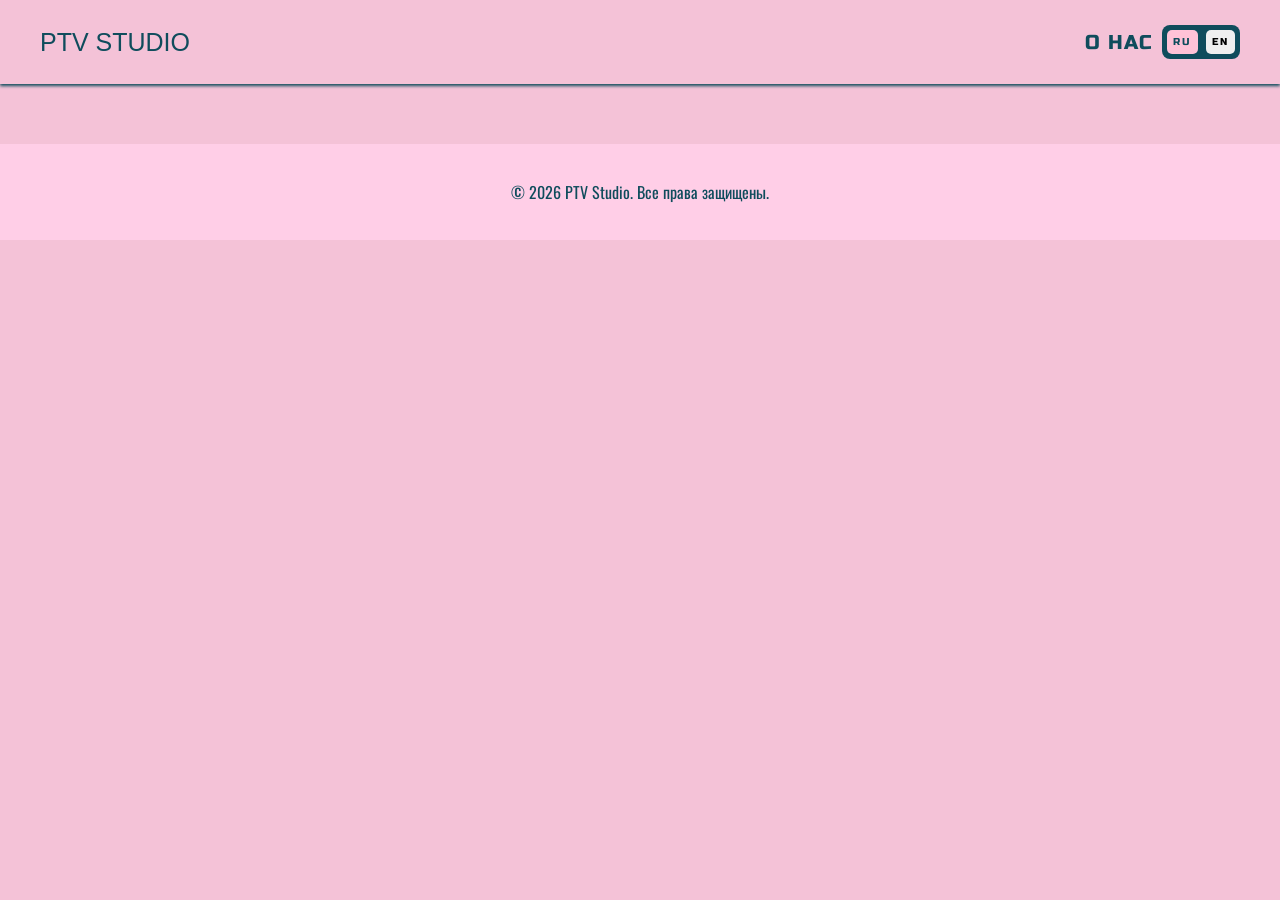
==== index.html @ 0da9fcfc "add" ====
<!DOCTYPE html>
<html lang="ru">
<head>
    <meta charset="UTF-8">
    <meta name="viewport" content="width=device-width, initial-scale=1.0">
    <title>PTV | Студия озвучки аниме</title>

    <link rel="stylesheet" href="style.css">
    <link rel="icon" href="home.png" type="image/png">

    <link rel="preconnect" href="https://fonts.googleapis.com">
    <link rel="preconnect" href="https://fonts.gstatic.com" crossorigin>
    <link href="https://fonts.googleapis.com/css2?family=Isometra&family=Oswald:wght@400;700&family=Ruslan+Display&family=Russo+One&family=Monomakh&family=M+PLUS+1p:wght@400;700&display=swap" rel="stylesheet">

</head>
<body>
    <!-- Шапка сайта -->
    <header>
        <div class="header-container">
            <a href="#" class="logo">PTV STUDIO</a>
            <div class="header-right">
                <nav class="nav-menu" >
                    <a href="about.html" data-i18n="nav.about" class="about-btn">О НАС</a>
                </nav>
                <div class="switch-lang">
                    <button class="lang-button active" data-lang="ru">RU</button>
                    <button class="lang-button " data-lang="en">EN</button>
                </div>
            </div>
        </div>

    </header>

    <!-- Основной контент -->
    <div class="content" id="anime_container">

    </div>

    <!-- Подвал сайта -->
    <footer>
        <div class="footer-container">
            <p data-i18n="footer.copyright">© 2026 PTV Studio. Все права защищены.</p>
        </div>
    </footer>


    <script src="scripts/translations.js"></script>
    <script src="scripts/data.js"></script>
    <script src="scripts/script.js"></script>
</body>
</html>
---- style.css ----
.en-text{font-family:'Oswald' ,sans-serif ;}
.en-head{font-family: 'Isometra',sans-serif ;}
.ru-about{font-family: 'Monomakh',sans-serif ;}
.ru-text{font-family: 'Russo One',sans-serif;}
.ru-head{font-family:'Ruslan Display' , sans-serif ;}
.jn-text{font-family:'M PLUS 1p', sans-serif ;}

/*=======================HEADER==============================*/

header{
    background-color: #f4c2d7;
    padding: 20px 2px;
    box-shadow: 0 2px 3px;


}

.header-container{
    max-width: 1200px;
    margin: 0px auto;
    justify-content: space-between;
    display: flex;
    align-items:center ;
    padding: 5px 0;
    flex-wrap: wrap;
    gap: 15px;
}

.header-right{

    display: flex;
    align-items: center;
    gap: 10px;
}

.logo{
    font-family: 'Isometra' , sans-serif;
    font-size: 25px;
    text-decoration: none;
    color: #0F4C5C;

}

.nav-menu{
    display: flex;
    margin:0;
    gap: 30px;
}

.nav-menu a {
    font-family: 'Russo One', sans-serif; /* Задает шрифт Oswald (если его нет, включится стандартный sans-serif) */

    text-decoration: none;
    font-size: 20px;
    color: #0F4C5C;
    text-transform: uppercase;
    letter-spacing: 1px;
    text-decoration: none;
    transition: transform 0.3s ease, color 0.5s ease;
}

.nav-menu a:hover{

    color: #fffdf5;
    transform: translateY(-2px);
}

.switch-lang{
    display: flex;
    gap: 8px;
    background-color:#0F4C5C;
    padding: 5px;
    border-radius: 8px;

}

.lang-button{

    border: none;

    font-family: 'Russo One', sans-serif;
    font-size: 10px;
    font-weight: 500;
    padding: 6px 6px;
    border-radius: 5px;
    cursor: pointer;
    transition: all 0.3s;
    letter-spacing: 2px;
}

.lang-button:hover {
    color: #fffdf5;
}

.lang-button.active {
    background-color: #FFC2D7;
    color: #0F4C5C;
}

/*========================BODY============================*/

body{
    min-height: 100vh;
    font-family: 'Oswald' , sans-serif;
    background-color: #F4C2D7;
    color: #0F4C5C;
    margin: 0;
    padding: 0;
}


.container {
    max-width: 1200px;
    margin: 40px auto;
    padding: 0 20px;
}

.about-content{
    display: flex;
    align-items: flex-start;
    gap: 20px;
    padding: 40px;
    border-radius: 16px;
    
    background-color:#f4c2d7 ;
    box-shadow: 0 16px 1px rgba(0, 0, 0, 60% ) , 0 5px 5px  rgba(0, 0, 0, 70% ) ;
    
    
}
.about-title{
    font-family: 'Monomakh';
    font-size: 48px;
}
.about-text p{
    font-family: 'Russo One';
    
}

.logo-image{
    display: flex;
    max-width : 40%;
    height: auto;
    border: 3px solid  ;
    border-radius: 20px;
    
}

/*======================FOOTER===============================*/

footer {
    background-color: #FFCEE7;
    padding: 20px 0;
    margin-top: 60px;
    text-align: center;
}

.footer-container {
    max-width: 1200px;
    margin: 0 auto;
    padding: 0 20px;
}

.social-links {
    display: flex;
    padding: 10px;
    gap: 100px;
    flex-wrap: nowrap ;
    font-size: 32px;
    justify-content: center;
    color : #0F4C5C;
    
}

.social-links a{
    padding: 10px;
    font-size: 32px;
    justify-content: center;
    text-decoration: none;
    color : #0F4C5C;
    border: 3px solid ;
    border-radius: 5px;
}
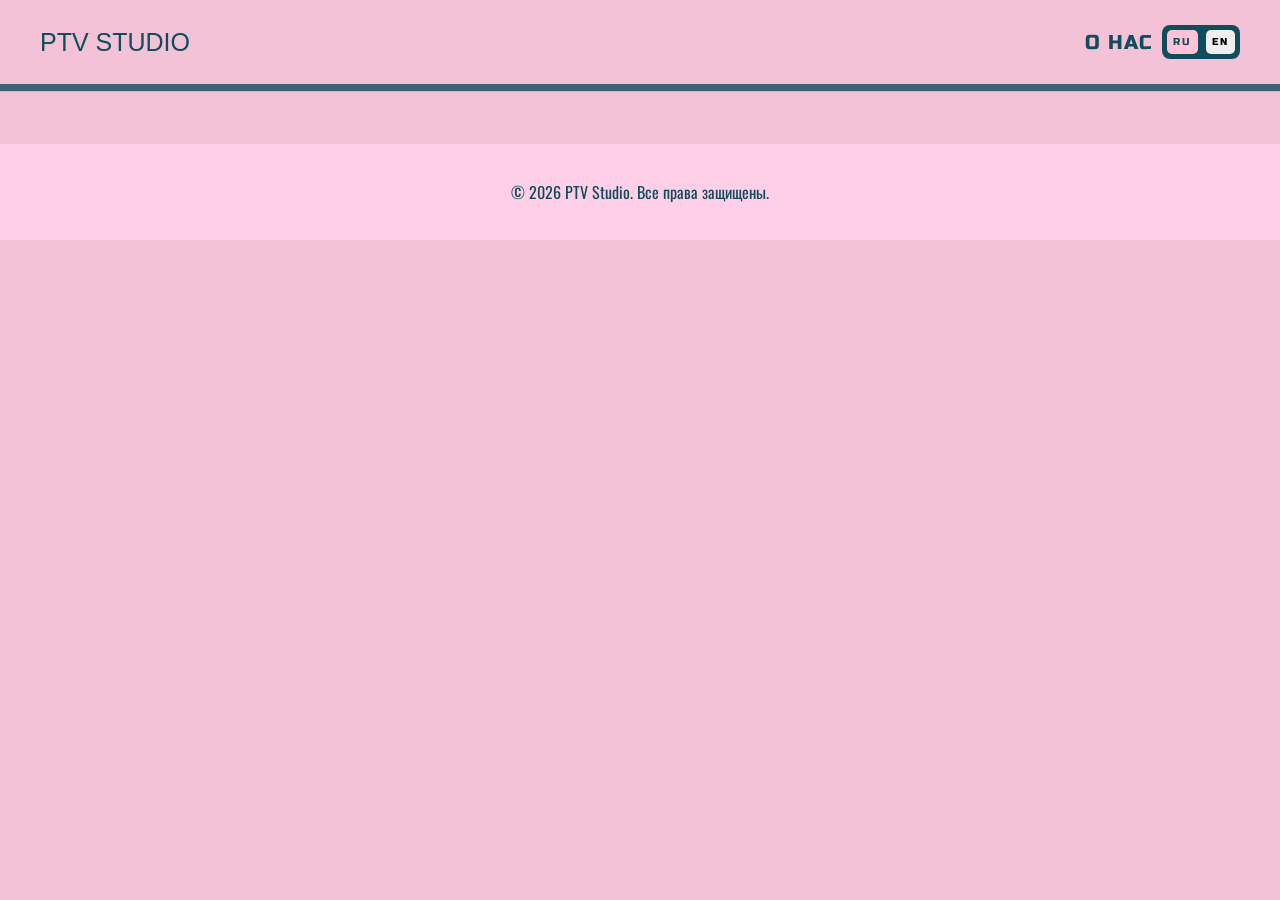
==== commit cf4dc11b: "created icon and main functions for anime cards at main page of site0" ====
--- a/index.html
+++ b/index.html
@@ -3,7 +3,10 @@
 <head>
     <meta charset="UTF-8">
     <meta name="viewport" content="width=device-width, initial-scale=1.0">
-    <title>PTV | Студия озвучки аниме</title>
+    
+    <link rel="icon" href="images/ptvicon4.png" type="image/x-icon">
+    
+    <title >PTV | Студия озвучки аниме</title>
 
     <link rel="stylesheet" href="style.css">
     <link rel="icon" href="home.png" type="image/png">
--- a/style.css
+++ b/style.css
@@ -4,15 +4,14 @@
 .ru-text{font-family: 'Russo One',sans-serif;}
 .ru-head{font-family:'Ruslan Display' , sans-serif ;}
 .jn-text{font-family:'M PLUS 1p', sans-serif ;}
+/*===========================================================*/
 
 /*=======================HEADER==============================*/
 
 header{
     background-color: #f4c2d7;
     padding: 20px 2px;
-    box-shadow: 0 2px 3px;
-
-
+    box-shadow: 0 7px 1px rgba(15, 76, 92, 80%);
 }
 
 .header-container{
@@ -27,7 +26,6 @@
 }
 
 .header-right{
-
     display: flex;
     align-items: center;
     gap: 10px;
@@ -38,7 +36,6 @@
     font-size: 25px;
     text-decoration: none;
     color: #0F4C5C;
-
 }
 
 .nav-menu{
@@ -48,8 +45,7 @@
 }
 
 .nav-menu a {
-    font-family: 'Russo One', sans-serif; /* Задает шрифт Oswald (если его нет, включится стандартный sans-serif) */
-
+    font-family: 'Russo One', sans-serif; 
     text-decoration: none;
     font-size: 20px;
     color: #0F4C5C;
@@ -62,7 +58,7 @@
 .nav-menu a:hover{
 
     color: #fffdf5;
-    transform: translateY(-2px);
+    /*transform: translateY(-2px);*/
 }
 
 .switch-lang{
@@ -71,13 +67,10 @@
     background-color:#0F4C5C;
     padding: 5px;
     border-radius: 8px;
-
 }
 
 .lang-button{
-
     border: none;
-
     font-family: 'Russo One', sans-serif;
     font-size: 10px;
     font-weight: 500;
@@ -99,6 +92,7 @@
 
 /*========================BODY============================*/
 
+
 body{
     min-height: 100vh;
     font-family: 'Oswald' , sans-serif;
@@ -108,7 +102,6 @@
     padding: 0;
 }
 
-
 .container {
     max-width: 1200px;
     margin: 40px auto;
@@ -121,19 +114,25 @@
     gap: 20px;
     padding: 40px;
     border-radius: 16px;
-    
     background-color:#f4c2d7 ;
     box-shadow: 0 16px 1px rgba(0, 0, 0, 60% ) , 0 5px 5px  rgba(0, 0, 0, 70% ) ;
-    
     
 }
 .about-title{
     font-family: 'Monomakh';
     font-size: 48px;
-}
+    margin-top: 0;
+}
+
 .about-text p{
-    font-family: 'Russo One';
-    
+    font-family: 'Monomakh';
+    line-height: 1.4;
+    font-size: 21px;
+    
+}
+
+.en-phrase{
+    font-family: "Oswald";
 }
 
 .logo-image{
@@ -143,6 +142,60 @@
     border: 3px solid  ;
     border-radius: 20px;
     
+}
+/*====================================================--ANIMECARD--===========*/
+.anime-card {
+    position: relative;
+    background-color: var(--card-bg);
+    padding: 40px;
+    display: flex;
+    gap: 30px;
+    align-items: flex-start;
+    /* Тень для объёма */
+    box-shadow: 
+        0 10px 30px rgba(0, 0, 0, 0.15),
+        0 5px 15px rgba(0, 0, 0, 0.1);
+    /* Эффект рваной бумаги через clip-path */
+    
+       clip-path: polygon(
+           0% 2%, 3% 0%, 8% 1%, 15% 0%, 22% 2%, 30% 1%, 38% 0%, 45% 2%, 52% 1%, 60% 0%, 68% 2%, 75% 1%, 82% 0%, 90% 2%, 95% 1%, 100% 0%,
+           100% 98%, 97% 100%, 92% 99%, 85% 100%, 78% 98%, 70% 100%, 62% 99%, 55% 100%, 48% 98%, 40% 100%, 32% 99%, 25% 100%, 18% 98%, 10% 100%, 5% 99%, 0% 100%
+       );
+       transition: transform 0.3s ease, box-shadow 0.3s ease;
+   }
+
+
+.anime-title a {
+    color: var(--text-dark);
+    text-decoration: none;
+    transition: opacity 0.3s;
+}
+
+.anime-title a:hover {
+    opacity: 0.7;
+    text-decoration: underline;
+}
+
+.anime-meta {
+    margin-bottom: 20px;
+    line-height: 1.8;
+    font-size: 16px;
+}
+
+.anime-meta p {
+    margin: 8px 0;
+}
+
+.anime-meta strong {
+    color: var(--text-dark);
+    font-weight: 700;
+}
+
+.anime-description {
+    line-height: 1.6;
+    color: #4a4a4a;
+    font-size: 15px;
+    margin: 0;
 }
 
 /*======================FOOTER===============================*/
@@ -152,6 +205,7 @@
     padding: 20px 0;
     margin-top: 60px;
     text-align: center;
+    max-height: 100px;
 }
 
 .footer-container {
@@ -163,7 +217,7 @@
 .social-links {
     display: flex;
     padding: 10px;
-    gap: 100px;
+    gap: 70px;
     flex-wrap: nowrap ;
     font-size: 32px;
     justify-content: center;
@@ -173,10 +227,18 @@
 
 .social-links a{
     padding: 10px;
-    font-size: 32px;
+    font-size: 26px;
     justify-content: center;
     text-decoration: none;
     color : #0F4C5C;
     border: 3px solid ;
+    border-color: #0F4C5C;
     border-radius: 5px;
-}
+    transition: all 0.6s ease; 
+}
+
+.footer-container a:hover {
+    background-color: #fffdf5; 
+    border-color: #ffafdf;
+    color: #ffafdf;
+}
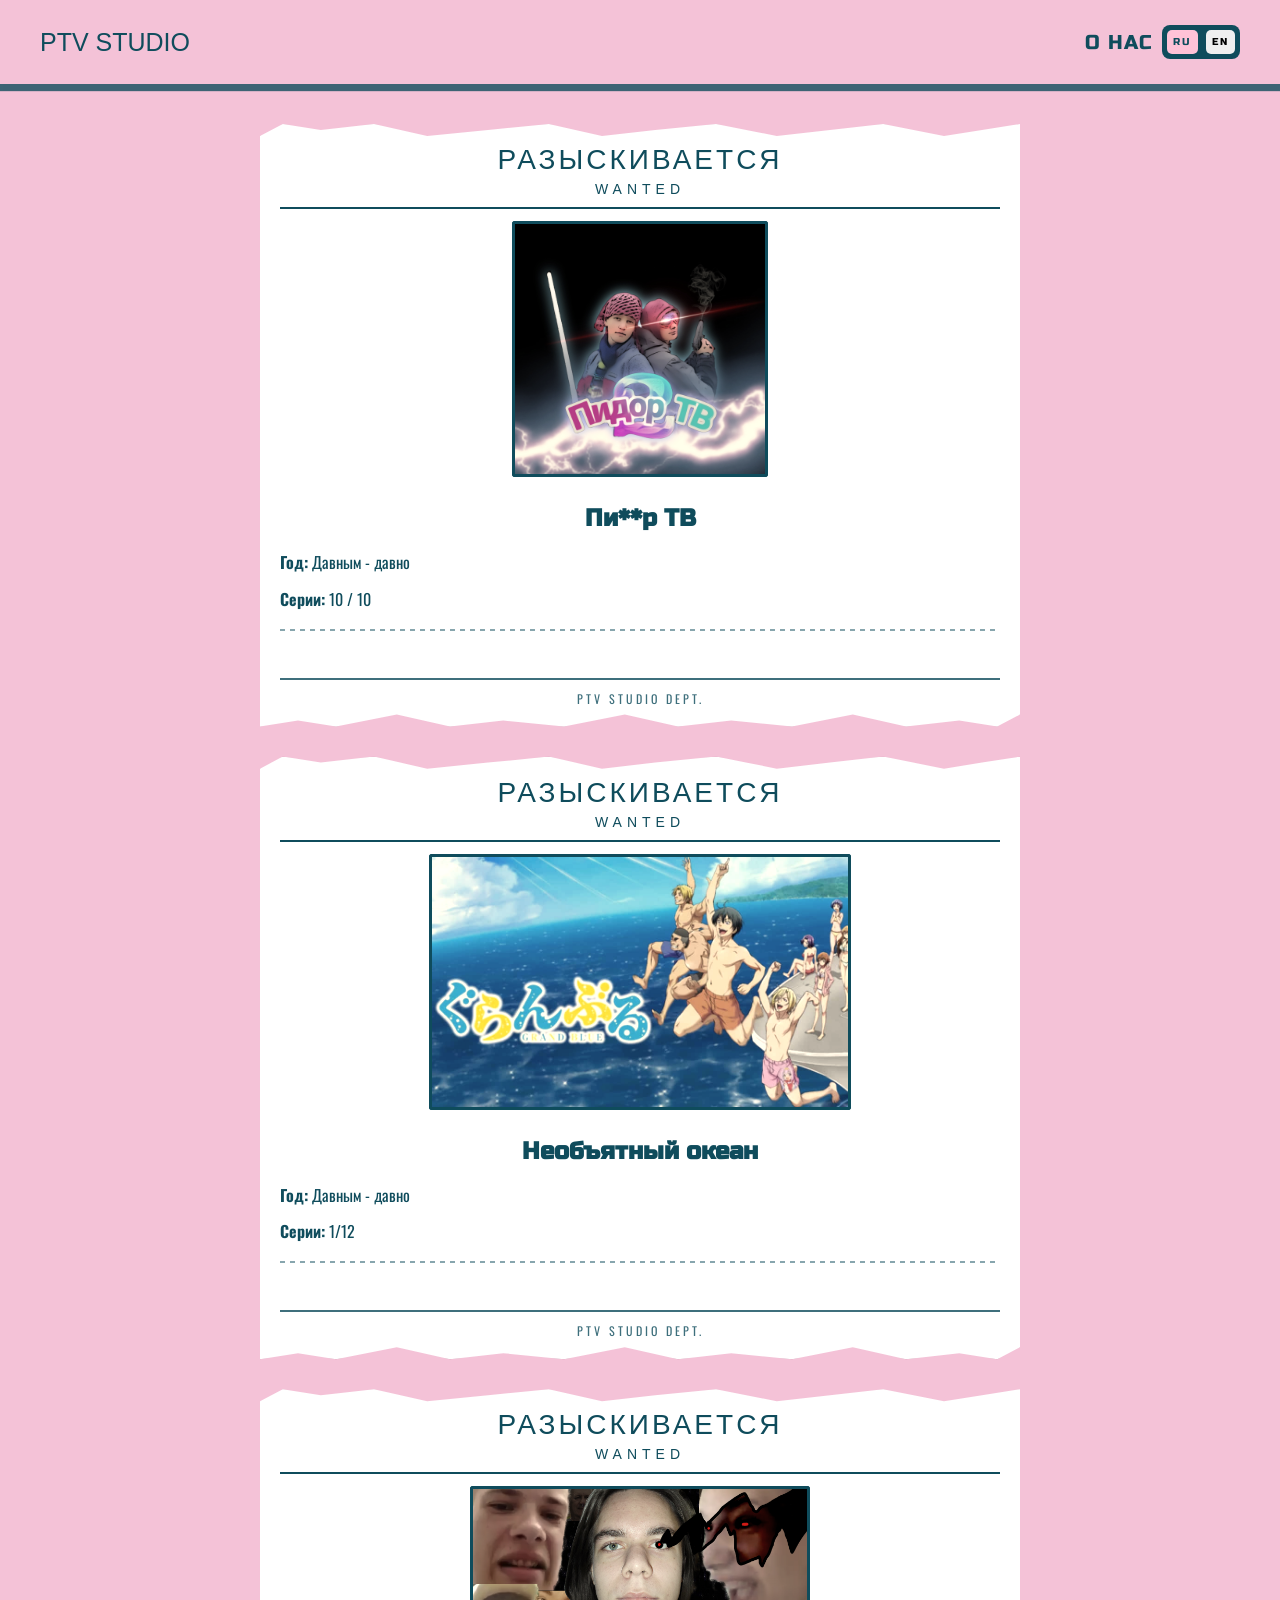
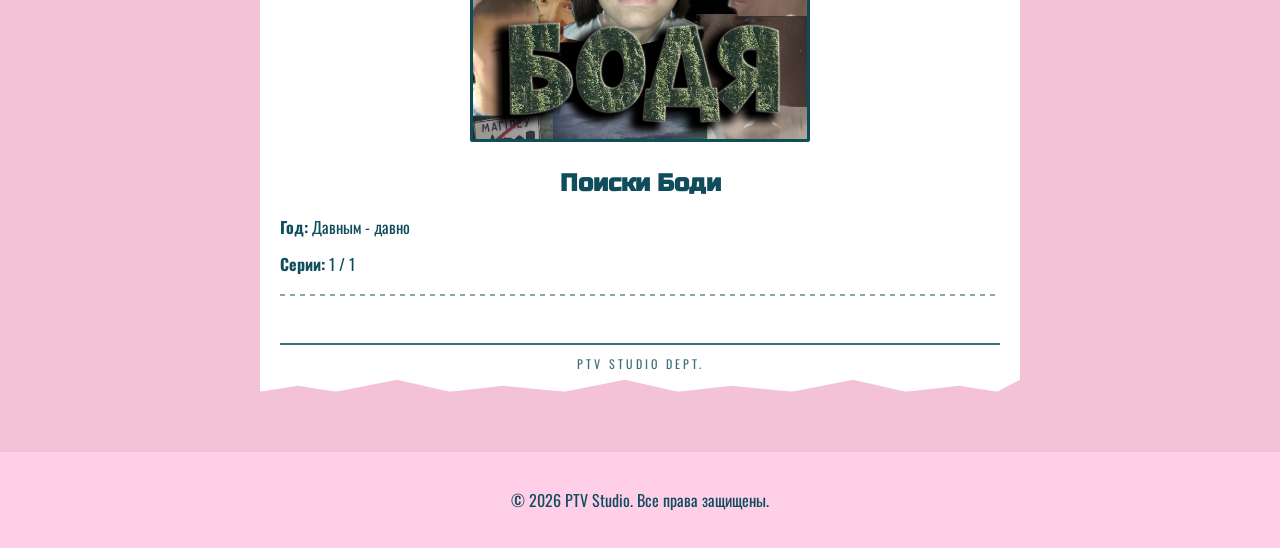
==== commit cec83921: "cards add , postrers add , scripts add , almost done ,at list 1 file with scripts and cleaning" ====
--- a/index.html
+++ b/index.html
@@ -47,8 +47,8 @@
     </footer>
 
 
-    <script src="scripts/translations.js"></script>
-    <script src="scripts/data.js"></script>
-    <script src="scripts/script.js"></script>
+    <script src="scripts/translation.js" type="module"></script>
+    <script src="scripts/data.js" type="module"></script>
+    <script src="scripts/script.js" type="module"></script>
 </body>
 </html>
--- a/style.css
+++ b/style.css
@@ -1,3 +1,10 @@
+:root {
+    --card-bg: #ffffff;
+    --text-dark: #0F4C5C;
+    --bg-pink: #F4C2D7;
+    --accent: #0F4C5C;
+}
+/*==================================================================*/
 .en-text{font-family:'Oswald' ,sans-serif ;}
 .en-head{font-family: 'Isometra',sans-serif ;}
 .ru-about{font-family: 'Monomakh',sans-serif ;}
@@ -102,7 +109,7 @@
     padding: 0;
 }
 
-.container {
+.content {
     max-width: 1200px;
     margin: 40px auto;
     padding: 0 20px;
@@ -147,23 +154,95 @@
 .anime-card {
     position: relative;
     background-color: var(--card-bg);
-    padding: 40px;
-    display: flex;
-    gap: 30px;
-    align-items: flex-start;
-    /* Тень для объёма */
+    padding: 20px;
+    display: flex;
+    flex-direction: column;
+    gap: 20px;
+    width: 60%;
+     margin: 0 auto 30px auto;   /* ← центр по горизонтали + 30px между карточками */
     box-shadow: 
         0 10px 30px rgba(0, 0, 0, 0.15),
         0 5px 15px rgba(0, 0, 0, 0.1);
-    /* Эффект рваной бумаги через clip-path */
-    
-       clip-path: polygon(
-           0% 2%, 3% 0%, 8% 1%, 15% 0%, 22% 2%, 30% 1%, 38% 0%, 45% 2%, 52% 1%, 60% 0%, 68% 2%, 75% 1%, 82% 0%, 90% 2%, 95% 1%, 100% 0%,
-           100% 98%, 97% 100%, 92% 99%, 85% 100%, 78% 98%, 70% 100%, 62% 99%, 55% 100%, 48% 98%, 40% 100%, 32% 99%, 25% 100%, 18% 98%, 10% 100%, 5% 99%, 0% 100%
-       );
-       transition: transform 0.3s ease, box-shadow 0.3s ease;
-   }
-
+    clip-path: polygon(
+        0% 2%, 3% 0%, 8% 1%, 15% 0%, 22% 2%, 30% 1%, 38% 0%, 45% 2%, 52% 1%, 60% 0%, 68% 2%, 75% 1%, 82% 0%, 90% 2%, 95% 1%, 100% 0%,
+        100% 98%, 97% 100%, 92% 99%, 85% 100%, 78% 98%, 70% 100%, 62% 99%, 55% 100%, 48% 98%, 40% 100%, 32% 99%, 25% 100%, 18% 98%, 10% 100%, 5% 99%, 0% 100%
+    );
+    transition: transform 0.4s ease, box-shadow 0.3s ease;
+}
+
+.anime-card:hover {
+    transform: translateY(-5px);
+    box-shadow: 
+        0 15px 40px rgba(0, 0, 0, 0.2),
+        0 8px 20px rgba(0, 0, 0, 0.15);
+}
+
+/* Внутренний контейнер карточки */
+.wanted-card-inner {
+    display: flex;
+    flex-direction: column;
+    gap: 12px;
+}
+
+/* Заголовок "РАЗЫСКИВАЕТСЯ WANTED" */
+.wanted-header {
+    text-align: center;
+    border-bottom: 2px solid var(--text-dark);
+    padding-bottom: 10px;
+}
+
+.wanted-text-ru {
+    font-family: 'Ruslan Display', sans-serif;
+    font-size: 28px;
+    color: var(--text-dark);
+    display: block;
+    letter-spacing: 3px;
+}
+
+.wanted-text-en {
+    font-family: 'Isometra', sans-serif;
+    font-size: 14px;
+    color: var(--text-dark);
+    display: block;
+    letter-spacing: 5px;
+    margin-top: 5px;
+}
+
+/* Рамка для картинки */
+.wanted-image-frame {
+    border: 1px solid var(--text-dark);
+    padding: 2px;
+    background: var(--text-dark);
+    margin: 0 auto;
+    max-width: 500px;
+    border-radius: 2px;
+}
+
+.wanted-poster-img {
+    width: 100%;
+    height: 250px;
+    object-fit: cover;
+    display: block;
+    filter: sepia(30%);
+    transition: filter 0.3s ease;
+}
+
+
+.anime-card:hover .wanted-poster-img {
+    filter: sepia(0%);
+}
+
+/* Информация */
+.wanted-info {
+    text-align: center;
+}
+
+.anime-title {
+    font-family: 'Russo One', sans-serif;
+    font-size: 24px;
+    margin: 15px 0;
+    color: var(--text-dark);
+}
 
 .anime-title a {
     color: var(--text-dark);
@@ -176,19 +255,34 @@
     text-decoration: underline;
 }
 
-.anime-meta {
-    margin-bottom: 20px;
+.wanted-meta {
+    text-align: left;
+    margin: 15px 0;
     line-height: 1.8;
     font-size: 16px;
 }
 
-.anime-meta p {
+.wanted-meta p {
     margin: 8px 0;
 }
 
-.anime-meta strong {
+.wanted-meta strong {
     color: var(--text-dark);
     font-weight: 700;
+}
+
+/* Разделитель */
+.wanted-divider {
+    height: 2px;
+    background: repeating-linear-gradient(
+        90deg,
+        var(--text-dark),
+        var(--text-dark) 5px,
+        transparent 5px,
+        transparent 10px
+    );
+    margin: 15px 0;
+    opacity: 0.5;
 }
 
 .anime-description {
@@ -196,8 +290,21 @@
     color: #4a4a4a;
     font-size: 15px;
     margin: 0;
-}
-
+    text-align: left;
+}
+
+/* Подпись внизу */
+.wanted-footer-stamp {
+    margin-top: 20px;
+    padding-top: 10px;
+    border-top: 2px solid var(--text-dark);
+    text-align: center;
+    font-family: 'Oswald', sans-serif;
+    font-size: 12px;
+    letter-spacing: 3px;
+    color: var(--text-dark);
+    opacity: 0.8;
+}
 /*======================FOOTER===============================*/
 
 footer {
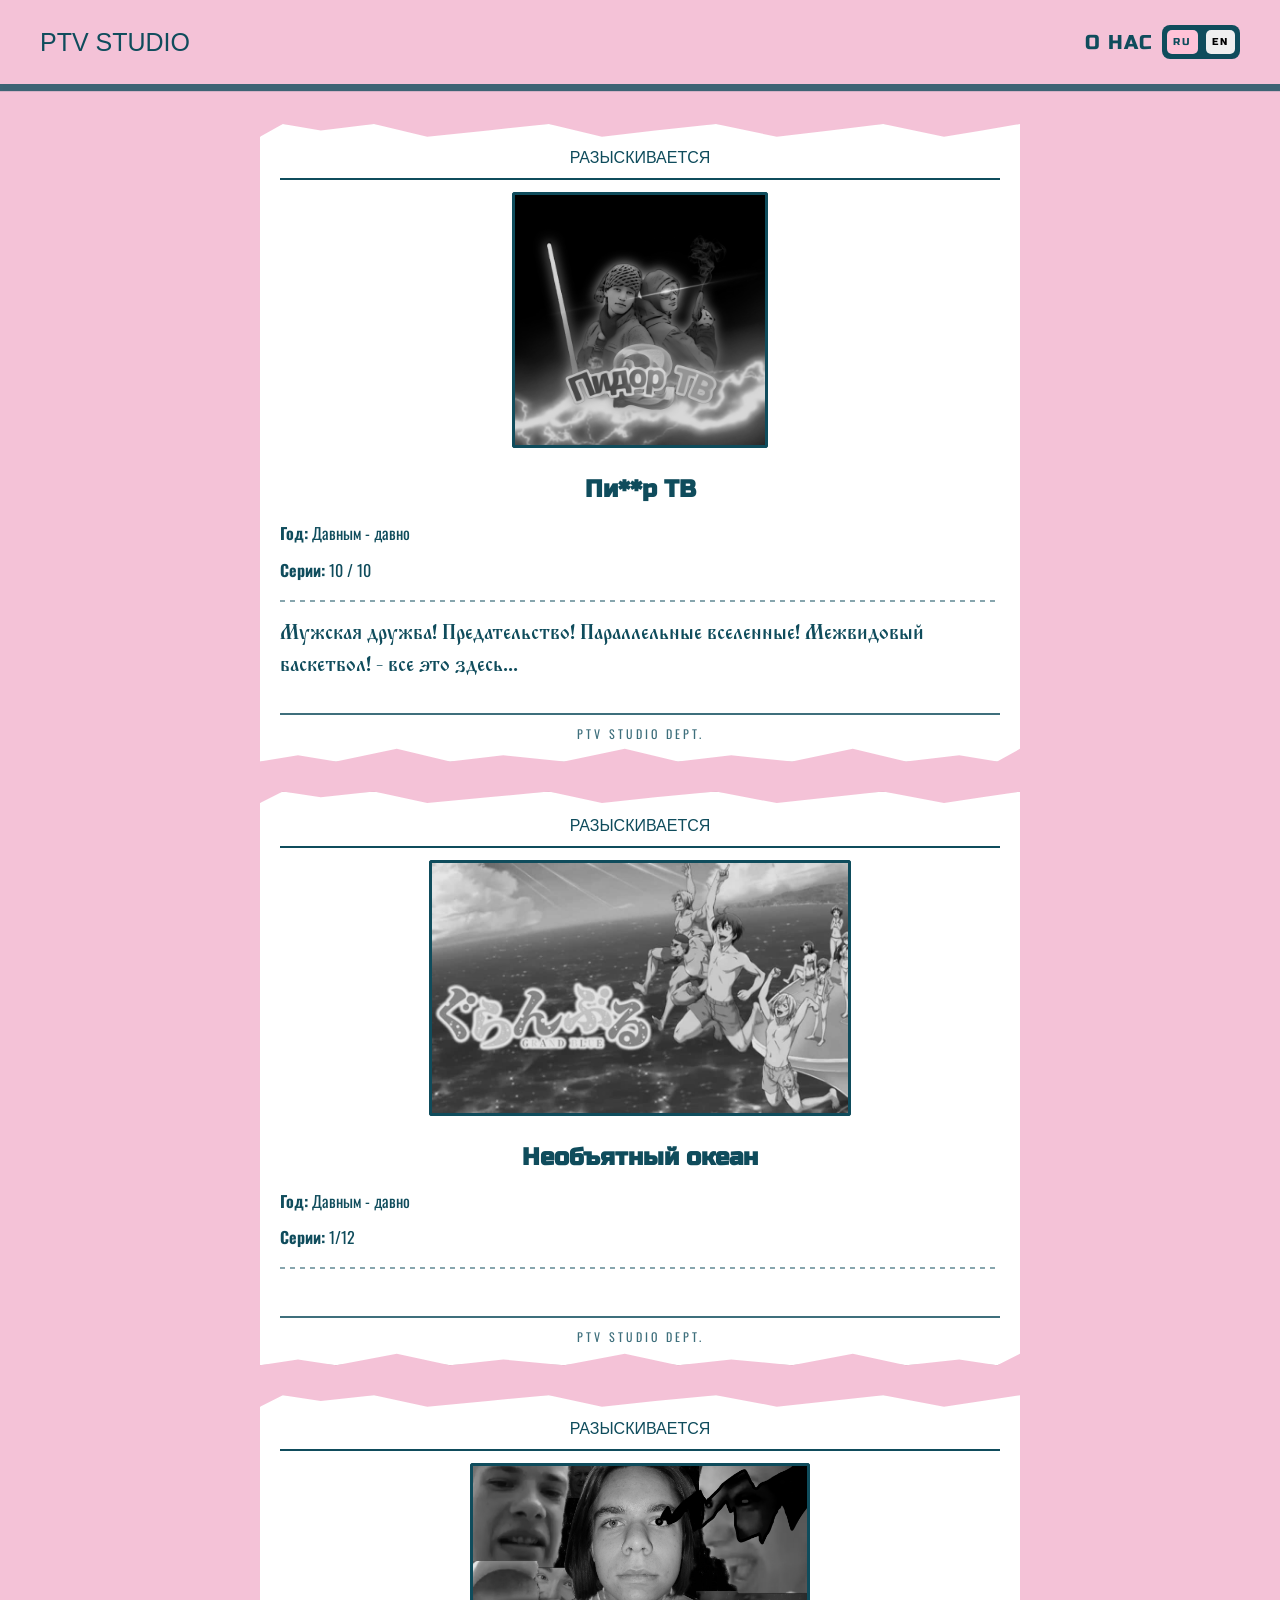
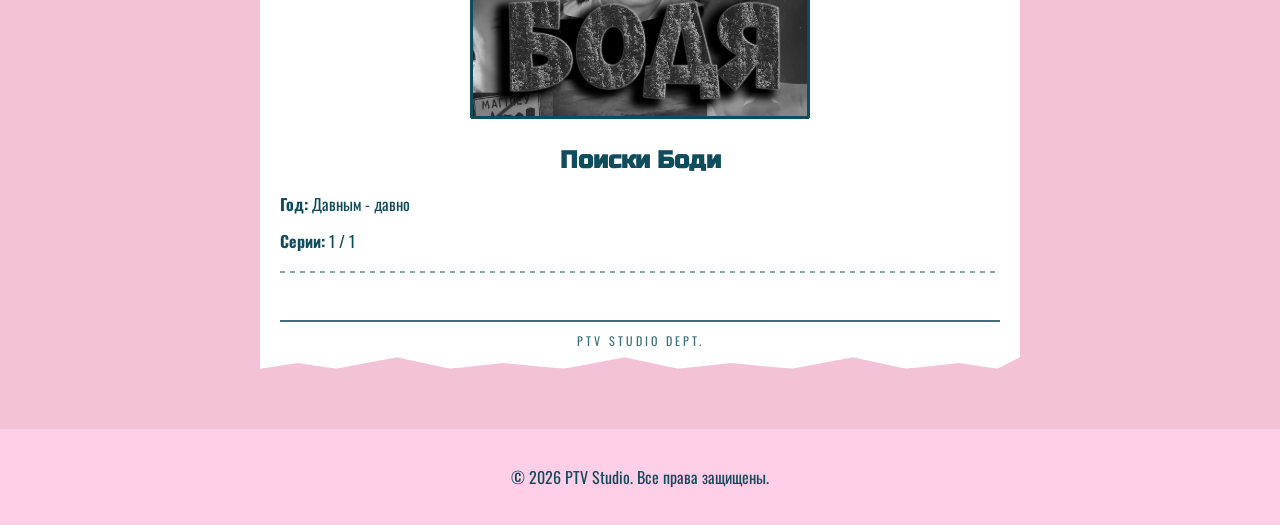
==== commit 7dfe1c0a: "add brightness and repair bags" ====
--- a/index.html
+++ b/index.html
@@ -7,6 +7,8 @@
     <link rel="icon" href="images/ptvicon4.png" type="image/x-icon">
     
     <title >PTV | Студия озвучки аниме</title>
+    
+    
 
     <link rel="stylesheet" href="style.css">
     <link rel="icon" href="home.png" type="image/png">
--- a/style.css
+++ b/style.css
@@ -3,6 +3,12 @@
     --text-dark: #0F4C5C;
     --bg-pink: #F4C2D7;
     --accent: #0F4C5C;
+    --ru-text : 'Russo One',sans-serif;
+    --ru-head : 'Isometra',sans-serif ;
+    --ru-about : 'Monomakh',sans-serif ;
+    --en-head : 'Isometra',sans-serif ;
+    --en-text : 'Oswald' ,sans-serif ;
+    --jn-text : 'M PLUS 1p', sans-serif ;
 }
 /*==================================================================*/
 .en-text{font-family:'Oswald' ,sans-serif ;}
@@ -201,7 +207,7 @@
 
 .wanted-text-en {
     font-family: 'Isometra', sans-serif;
-    font-size: 14px;
+    font-size: 28px;
     color: var(--text-dark);
     display: block;
     letter-spacing: 5px;
@@ -223,16 +229,15 @@
     height: 250px;
     object-fit: cover;
     display: block;
-    filter: sepia(30%);
-    transition: filter 0.3s ease;
+    filter: grayscale(100%)  brightness(90%);
+    transition: filter 0.5s ease;
 }
 
 
 .anime-card:hover .wanted-poster-img {
-    filter: sepia(0%);
-}
-
-/* Информация */
+    filter: grayscale(0%)  brightness(114%);
+}
+
 .wanted-info {
     text-align: center;
 }
@@ -247,12 +252,34 @@
 .anime-title a {
     color: var(--text-dark);
     text-decoration: none;
-    transition: opacity 0.3s;
-}
+    transition: opacity 0.4s , transform 0.4s ease-out ;
+    position: relative; 
+    display: inline-block;
+    
+}
+
+.anime-title a::after {
+    content: '';
+    position: absolute;
+    left: 0;
+    bottom: -4px;            
+    width: 0;             
+    height: 2px;             
+    background-color:var(--accent);  
+    left: 50%;             
+    transform: translateX(-50%); 
+    width: 0;    
+    transition: width 0.3s ease-out , transform 0.3s ease-out; 
+}
+
+.anime-title a:hover::after {
+    width: 100%;               
+}
+
 
 .anime-title a:hover {
-    opacity: 0.7;
-    text-decoration: underline;
+    opacity: 0.9;
+    transform: scale(1.09);
 }
 
 .wanted-meta {
@@ -271,7 +298,6 @@
     font-weight: 700;
 }
 
-/* Разделитель */
 .wanted-divider {
     height: 2px;
     background: repeating-linear-gradient(
@@ -287,8 +313,9 @@
 
 .anime-description {
     line-height: 1.6;
-    color: #4a4a4a;
-    font-size: 15px;
+    color: var(--text-dark);
+    font-family: var(--ru-about);
+    font-size: 20px;
     margin: 0;
     text-align: left;
 }
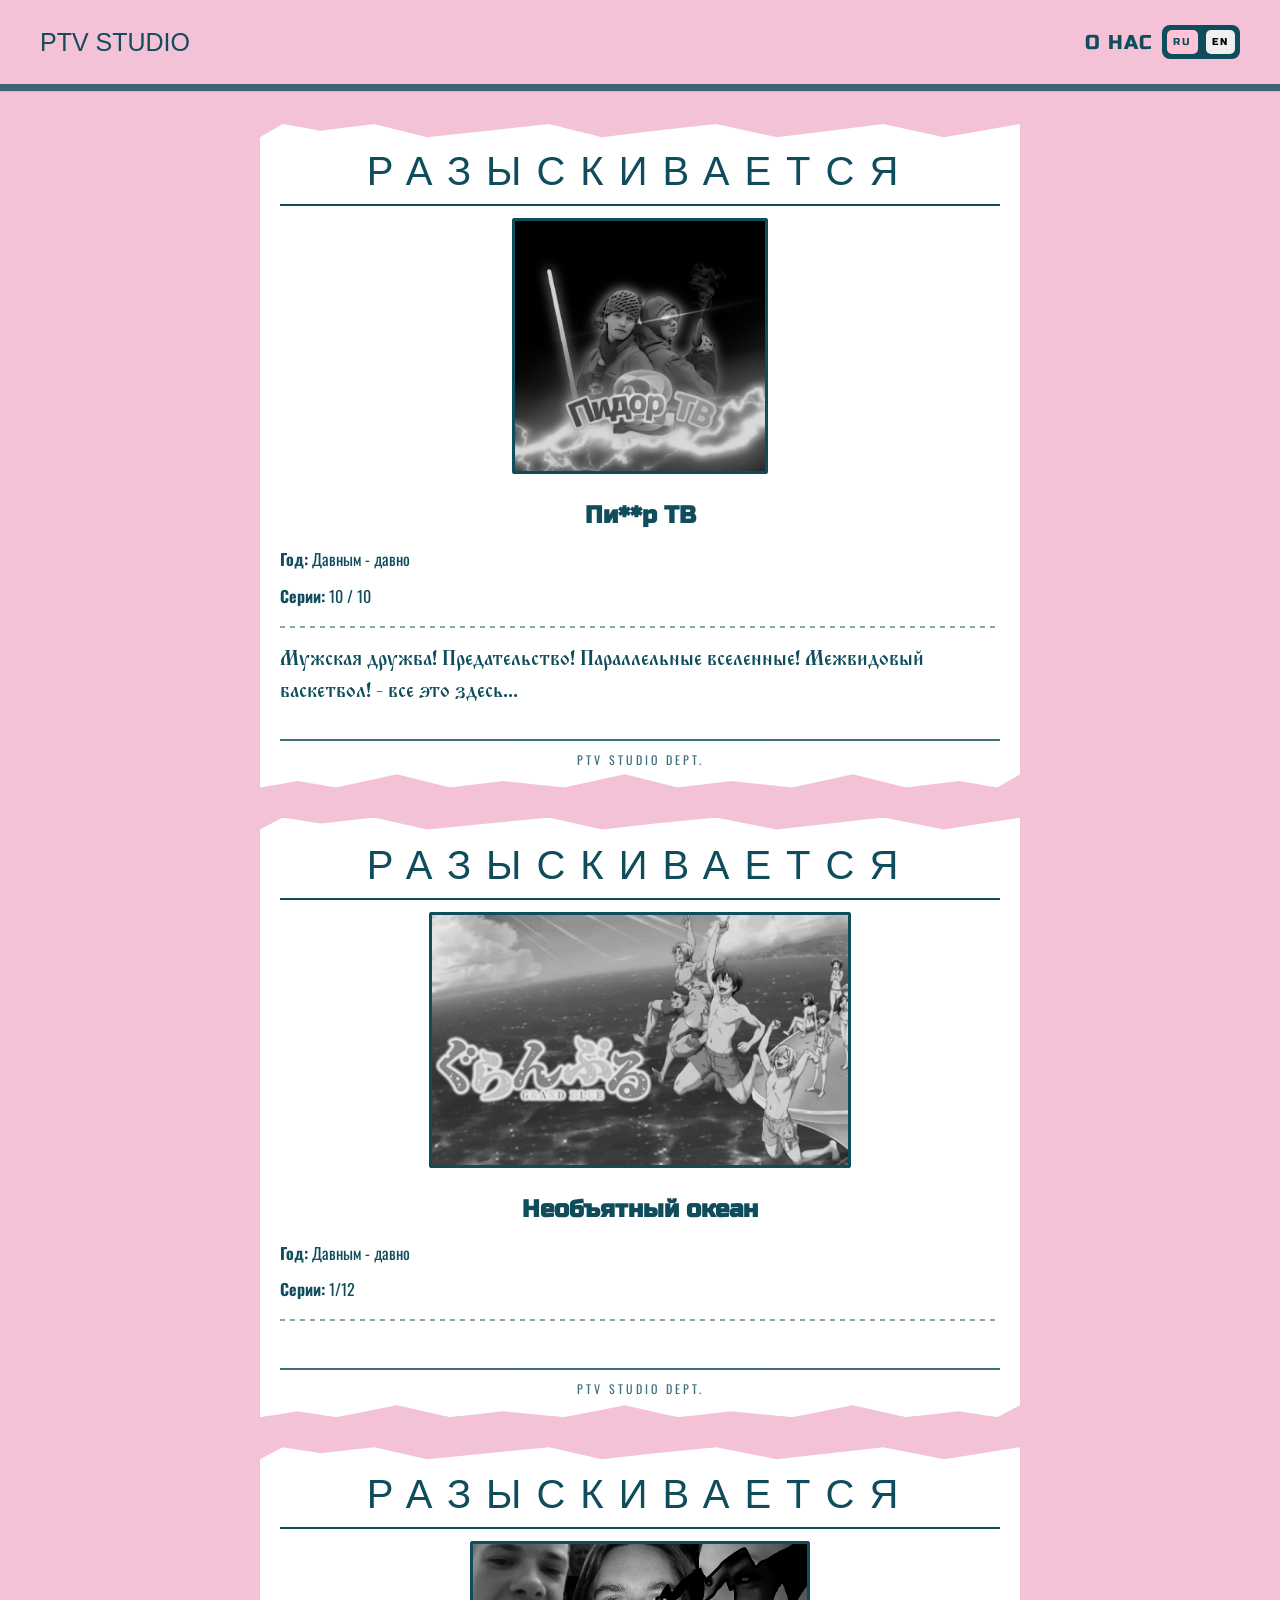
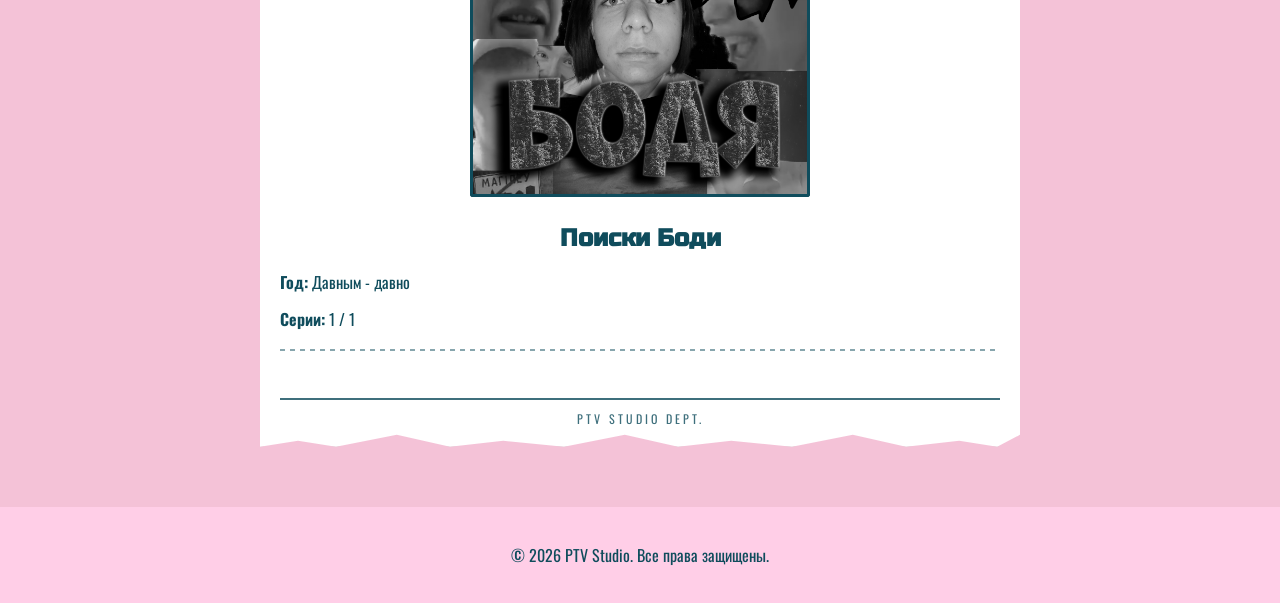
==== commit 46d93652: "add" ====
--- a/index.html
+++ b/index.html
@@ -6,12 +6,9 @@
     
     <link rel="icon" href="images/ptvicon4.png" type="image/x-icon">
     
-    <title >PTV | Студия озвучки аниме</title>
+    <title >PTVstudio</title>
     
-    
-
     <link rel="stylesheet" href="style.css">
-    <link rel="icon" href="home.png" type="image/png">
 
     <link rel="preconnect" href="https://fonts.googleapis.com">
     <link rel="preconnect" href="https://fonts.gstatic.com" crossorigin>
@@ -49,8 +46,6 @@
     </footer>
 
 
-    <script src="scripts/translation.js" type="module"></script>
-    <script src="scripts/data.js" type="module"></script>
     <script src="scripts/script.js" type="module"></script>
 </body>
 </html>
--- a/style.css
+++ b/style.css
@@ -17,6 +17,8 @@
 .ru-text{font-family: 'Russo One',sans-serif;}
 .ru-head{font-family:'Ruslan Display' , sans-serif ;}
 .jn-text{font-family:'M PLUS 1p', sans-serif ;}
+.wanted-text-jn { font-family: 'M PLUS 1p', sans-serif; font-size: 28px; color: var(--text-dark); display: block; letter-spacing: 3px; }
+.anime-slogan { font-style: italic; color: #557; margin: 0; font-size: 14px; }
 /*===========================================================*/
 
 /*=======================HEADER==============================*/
@@ -197,22 +199,15 @@
     padding-bottom: 10px;
 }
 
-.wanted-text-ru {
-    font-family: 'Ruslan Display', sans-serif;
-    font-size: 28px;
+.wanted-word {
+    
+    font-size: 40px;
     color: var(--text-dark);
     display: block;
-    letter-spacing: 3px;
-}
-
-.wanted-text-en {
-    font-family: 'Isometra', sans-serif;
-    font-size: 28px;
-    color: var(--text-dark);
-    display: block;
-    letter-spacing: 5px;
+    letter-spacing: 15px;
     margin-top: 5px;
 }
+
 
 /* Рамка для картинки */
 .wanted-image-frame {
